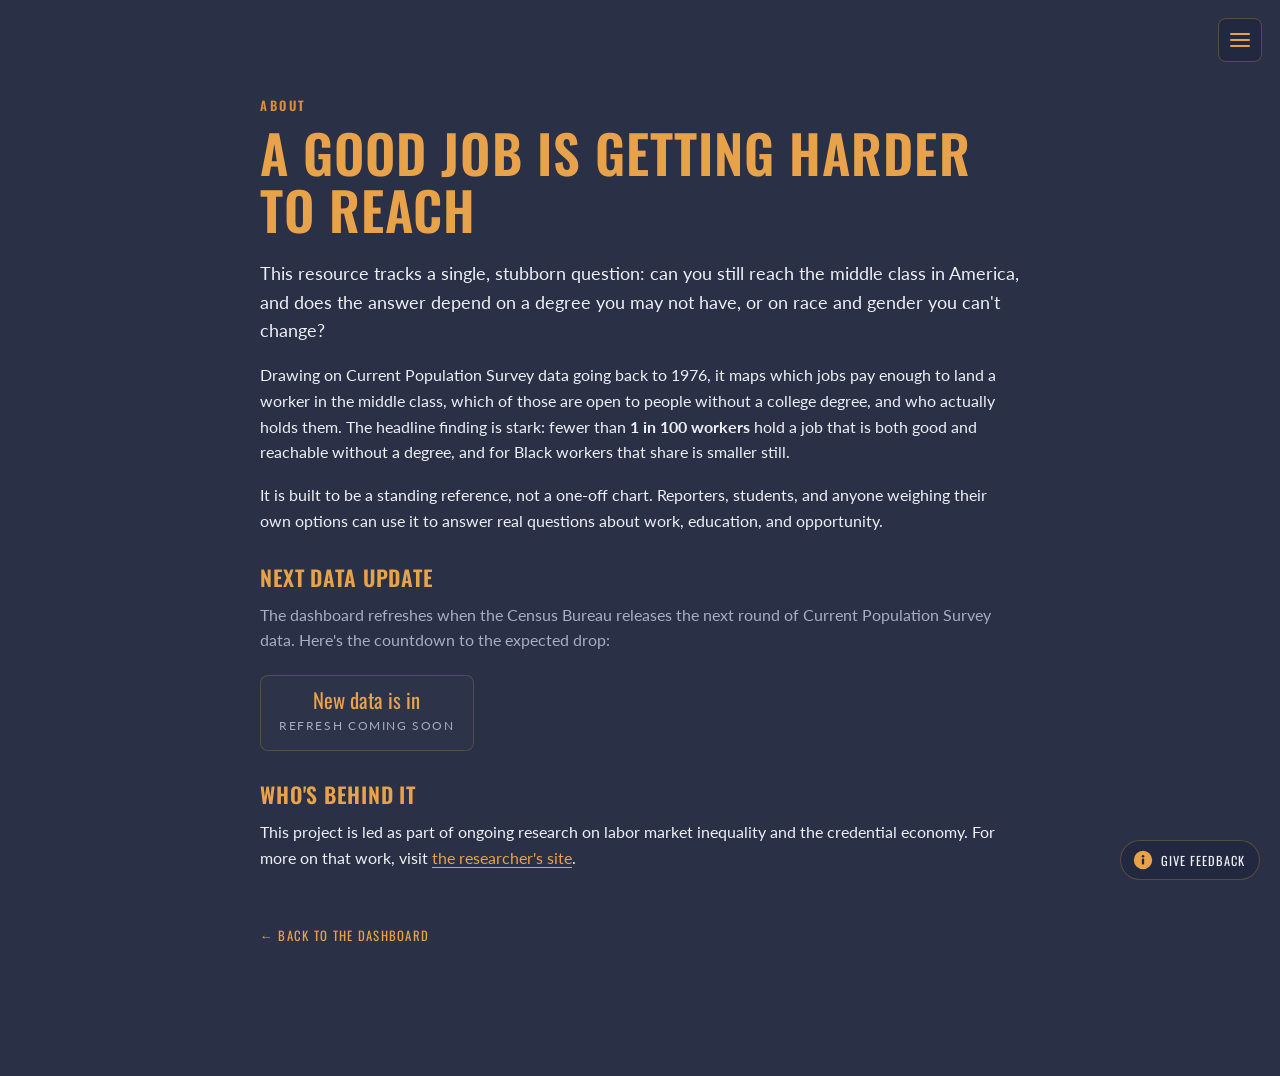
==== about.html @ 809b2abd "Initial commit: Good Jobs Dashboard static site Embeds public Tableau dashboard full-screen plus abo" ====
<!DOCTYPE html>
<html lang="en">
<head>
  <meta charset="UTF-8">
  <meta name="viewport" content="width=device-width, initial-scale=1.0">
  <title>About · Good Jobs Dashboard</title>
  <link rel="preconnect" href="https://fonts.googleapis.com">
  <link rel="preconnect" href="https://fonts.gstatic.com" crossorigin>
  <link href="https://fonts.googleapis.com/css2?family=Oswald:wght@400;500;600&family=Lato:wght@400;700&display=swap" rel="stylesheet">
  <link rel="stylesheet" href="styles.css">
</head>
<body data-page="about">
  <div class="page-wrap">
    <div class="content">
      <p class="eyebrow">About</p>
      <h1 class="page-title">A good job is getting harder to reach</h1>

      <p class="lead">This resource tracks a single, stubborn question: can you still reach the
        middle class in America, and does the answer depend on a degree you may not have, or on
        race and gender you can't change?</p>

      <p>Drawing on Current Population Survey data going back to 1976, it maps which jobs pay
        enough to land a worker in the middle class, which of those are open to people without a
        college degree, and who actually holds them. The headline finding is stark: fewer than
        <strong>1 in 100 workers</strong> hold a job that is both good and reachable without a
        degree, and for Black workers that share is smaller still.</p>

      <p>It is built to be a standing reference, not a one-off chart. Reporters, students, and
        anyone weighing their own options can use it to answer real questions about work,
        education, and opportunity.</p>

      <h2>Next data update</h2>
      <p class="muted">The dashboard refreshes when the Census Bureau releases the next round of
        Current Population Survey data. Here's the countdown to the expected drop:</p>
      <div id="countdown" class="countdown"></div>

      <h2>Who's behind it</h2>
      <p>This project is led as part of ongoing research on labor market inequality and the
        credential economy. For more on that work, visit
        <a data-website href="#">the researcher's site</a>.</p>

      <a class="back-home" href="index.html">← Back to the dashboard</a>
    </div>
  </div>
  <script src="app.js"></script>
</body>
</html>
---- styles.css ----
/* =========================================================================
   Shared styling for the Good Jobs site.
   Palette and type are pulled from the dashboard: dark navy ground, warm
   amber accent, condensed uppercase display headings, humanist body text,
   and the info-circle icon. Edit the tokens below to retune globally.
   ========================================================================= */

:root {
  --bg:        #2a3046;   /* dashboard navy ground */
  --bg-deep:   #222840;   /* panels, menus, modals */
  --panel:     #333b57;   /* lifted surface */
  --amber:     #e7a24a;   /* headings, icon, links */
  --amber-deep:#d98f38;   /* hovers, eyebrows */
  --amber-soft:rgba(231,162,74,.28);
  --text:      #edeff5;
  --muted:     #a7adc2;
  --line:      rgba(231,162,74,.22);  /* thin amber hairline, a dashboard motif */
  --radius:    8px;
  --maxw:      760px;
}

* { margin: 0; padding: 0; box-sizing: border-box; }

html, body { height: 100%; }

body {
  background: var(--bg);
  color: var(--text);
  font-family: "Lato", -apple-system, BlinkMacSystemFont, "Segoe UI", Roboto, sans-serif;
  line-height: 1.6;
  -webkit-font-smoothing: antialiased;
}

/* ---- Type ------------------------------------------------------------- */
h1, h2, h3, .eyebrow, .display {
  font-family: "Oswald", "Lato", sans-serif;
  text-transform: uppercase;
  letter-spacing: .02em;
  color: var(--amber);
  font-weight: 600;
  line-height: 1.08;
}

.eyebrow {
  font-size: .8rem;
  letter-spacing: .2em;
  color: var(--amber-deep);
  margin-bottom: .7rem;
}

.page-title { font-size: clamp(2.1rem, 5vw, 3.3rem); margin-bottom: 1.3rem; }
h2 { font-size: 1.35rem; margin: 2rem 0 .8rem; letter-spacing: .04em; }

p { margin: 0 0 1.1rem; }
.lead { font-size: 1.12rem; }
.muted { color: var(--muted); }

a { color: var(--amber); text-decoration: underline; text-underline-offset: 3px; }
a:hover { color: var(--amber-deep); }

strong { color: var(--text); font-weight: 700; }

/* ---- Content page shell ---------------------------------------------- */
.page-wrap {
  min-height: 100%;
  padding: clamp(72px, 11vh, 128px) 24px 128px;
  display: flex;
  justify-content: center;
}
.content { width: 100%; max-width: var(--maxw); }

/* A boxed panel with the dashboard's thin amber border */
.panel {
  border: 1px solid var(--line);
  border-radius: var(--radius);
  background: rgba(255,255,255,.015);
  padding: 22px 24px;
}

/* ---- Full-screen viz stage (home) ------------------------------------ */
.viz-stage { position: fixed; inset: 0; background: var(--bg); overflow: hidden; }
tableau-viz { display: block; width: 100%; height: 100%; }

/* ---- Hamburger + menu (top right) ------------------------------------ */
.nav-toggle {
  position: fixed; top: 18px; right: 18px; z-index: 60;
  width: 44px; height: 44px;
  display: inline-flex; align-items: center; justify-content: center;
  background: var(--bg-deep);
  border: 1px solid var(--amber-soft);
  border-radius: var(--radius);
  cursor: pointer;
}
.nav-toggle span, .nav-toggle span::before, .nav-toggle span::after {
  content: ""; display: block; width: 20px; height: 2px;
  background: var(--amber); border-radius: 2px; position: relative;
  transition: transform .2s ease, opacity .2s ease;
}
.nav-toggle span::before { position: absolute; top: -6px; }
.nav-toggle span::after  { position: absolute; top:  6px; }
.nav-toggle[aria-expanded="true"] span { background: transparent; }
.nav-toggle[aria-expanded="true"] span::before { transform: translateY(6px) rotate(45deg); }
.nav-toggle[aria-expanded="true"] span::after  { transform: translateY(-6px) rotate(-45deg); }

.nav-menu {
  position: fixed; top: 70px; right: 18px; z-index: 59;
  min-width: 210px;
  background: var(--bg-deep);
  border: 1px solid var(--line);
  border-radius: var(--radius);
  padding: 8px;
  box-shadow: 0 12px 40px rgba(0,0,0,.35);
  transform-origin: top right;
  transition: opacity .18s ease, transform .18s ease;
}
.nav-menu[hidden] { display: block; opacity: 0; transform: scale(.96); pointer-events: none; }
.nav-menu a {
  display: block; padding: 10px 12px; border-radius: 6px;
  color: var(--text); text-decoration: none;
  font-family: "Oswald", sans-serif; text-transform: uppercase;
  letter-spacing: .1em; font-size: .82rem;
}
.nav-menu a:hover { background: rgba(231,162,74,.12); color: var(--amber); }
.nav-menu a[aria-current="page"] { color: var(--amber); }
.nav-menu a[aria-current="page"]::before { content: "— "; color: var(--amber-deep); }

/* ---- Feedback floating button (bottom right) ------------------------- */
.fab {
  position: fixed; right: 20px; bottom: 20px; z-index: 60;
  display: inline-flex; align-items: center; gap: .5rem;
  background: var(--bg-deep);
  border: 1px solid var(--amber-soft);
  color: var(--text);
  padding: .55rem .9rem .55rem .7rem;
  border-radius: 999px; cursor: pointer;
  font-family: "Oswald", sans-serif; text-transform: uppercase;
  letter-spacing: .08em; font-size: .78rem;
}
.fab:hover { border-color: var(--amber); }
.fab svg { width: 20px; height: 20px; display: block; }

/* ---- Modal ------------------------------------------------------------ */
.modal-overlay {
  position: fixed; inset: 0; z-index: 80;
  background: rgba(16,19,32,.55);
  -webkit-backdrop-filter: blur(2px); backdrop-filter: blur(2px);
  display: flex; align-items: center; justify-content: center; padding: 24px;
  transition: opacity .18s ease;
}
.modal-overlay[hidden] { display: flex; opacity: 0; pointer-events: none; }
.modal {
  background: var(--bg-deep);
  border: 1px solid var(--line);
  border-radius: var(--radius);
  width: 100%; max-width: 440px; padding: 24px;
}
.modal-head { display: flex; align-items: center; gap: .6rem; margin-bottom: .3rem; }
.modal-head svg { width: 24px; height: 24px; }
.modal-title { font-size: 1.25rem; }
.modal-close {
  margin-left: auto; background: none; border: none; color: var(--muted);
  font-size: 1.4rem; line-height: 1; cursor: pointer;
}
.modal-close:hover { color: var(--text); }

/* ---- Feedback form (shared by modal + full page) --------------------- */
.fb-form { margin-top: 1rem; }
.fb-label {
  display: block; font-family: "Oswald", sans-serif; text-transform: uppercase;
  letter-spacing: .12em; font-size: .74rem; color: var(--muted); margin-bottom: .55rem;
}
.fb-segment { display: flex; gap: 8px; margin-bottom: 1.1rem; }
.fb-segment label {
  flex: 1; text-align: center; cursor: pointer;
  border: 1px solid var(--amber-soft); border-radius: 6px;
  padding: .55rem .5rem; font-size: .9rem; color: var(--muted);
  transition: background .15s ease, color .15s ease, border-color .15s ease;
}
.fb-segment input { position: absolute; opacity: 0; pointer-events: none; }
.fb-segment input:checked + label,
.fb-segment label:hover { color: var(--text); border-color: var(--amber); background: rgba(231,162,74,.12); }
.fb-segment input:focus-visible + label { outline: 2px solid var(--amber); outline-offset: 2px; }

.fb-input, .fb-textarea {
  width: 100%; background: var(--bg); color: var(--text);
  border: 1px solid var(--amber-soft); border-radius: 6px;
  padding: .7rem .8rem; font: inherit; margin-bottom: 1rem;
}
.fb-textarea { min-height: 130px; resize: vertical; }
.fb-input::placeholder, .fb-textarea::placeholder { color: #7d8399; }
.fb-input:focus, .fb-textarea:focus { outline: none; border-color: var(--amber); }

.fb-submit {
  background: var(--amber); color: #23283c; border: none; border-radius: 6px;
  padding: .7rem 1.4rem; cursor: pointer;
  font-family: "Oswald", sans-serif; text-transform: uppercase; letter-spacing: .08em;
  font-size: .85rem; font-weight: 600;
}
.fb-submit:hover { background: var(--amber-deep); }
.fb-submit:disabled { opacity: .6; cursor: default; }
.fb-status { margin-top: .9rem; font-size: .92rem; min-height: 1.2rem; }
.fb-status.ok  { color: var(--amber); }
.fb-status.err { color: #f0a5a5; }

/* ---- Countdown (About) ------------------------------------------------ */
.countdown { display: flex; gap: 14px; margin: 1.4rem 0 .4rem; flex-wrap: wrap; }
.count-cell {
  border: 1px solid var(--line); border-radius: var(--radius);
  padding: 14px 18px; min-width: 92px; text-align: center;
  background: rgba(255,255,255,.015);
}
.count-num { font-family: "Oswald", sans-serif; font-size: 2rem; color: var(--amber); line-height: 1; }
.count-lab { font-size: .72rem; letter-spacing: .14em; text-transform: uppercase; color: var(--muted); margin-top: .4rem; }

/* ---- Learn feed ------------------------------------------------------- */
.feed { display: grid; gap: 16px; margin-top: 1.6rem; }
.card {
  border: 1px solid var(--line); border-radius: var(--radius);
  background: rgba(255,255,255,.015); padding: 18px 20px;
}
.card-eyebrow {
  font-family: "Oswald", sans-serif; text-transform: uppercase; letter-spacing: .14em;
  font-size: .72rem; color: var(--amber-deep); margin-bottom: .45rem;
}
.card-title { font-size: 1.15rem; margin-bottom: .4rem; }
.card-title a { text-decoration: none; }
.card-title a:hover { text-decoration: underline; }
.card-blurb { color: var(--muted); margin-bottom: .6rem; }
.card-link { font-size: .9rem; }

/* ---- Utility ---------------------------------------------------------- */
.back-home {
  display: inline-block; margin-top: 2.4rem;
  font-family: "Oswald", sans-serif; text-transform: uppercase;
  letter-spacing: .1em; font-size: .8rem; text-decoration: none;
}

:focus-visible { outline: 2px solid var(--amber); outline-offset: 2px; }

@media (prefers-reduced-motion: reduce) {
  * { transition: none !important; animation: none !important; }
}
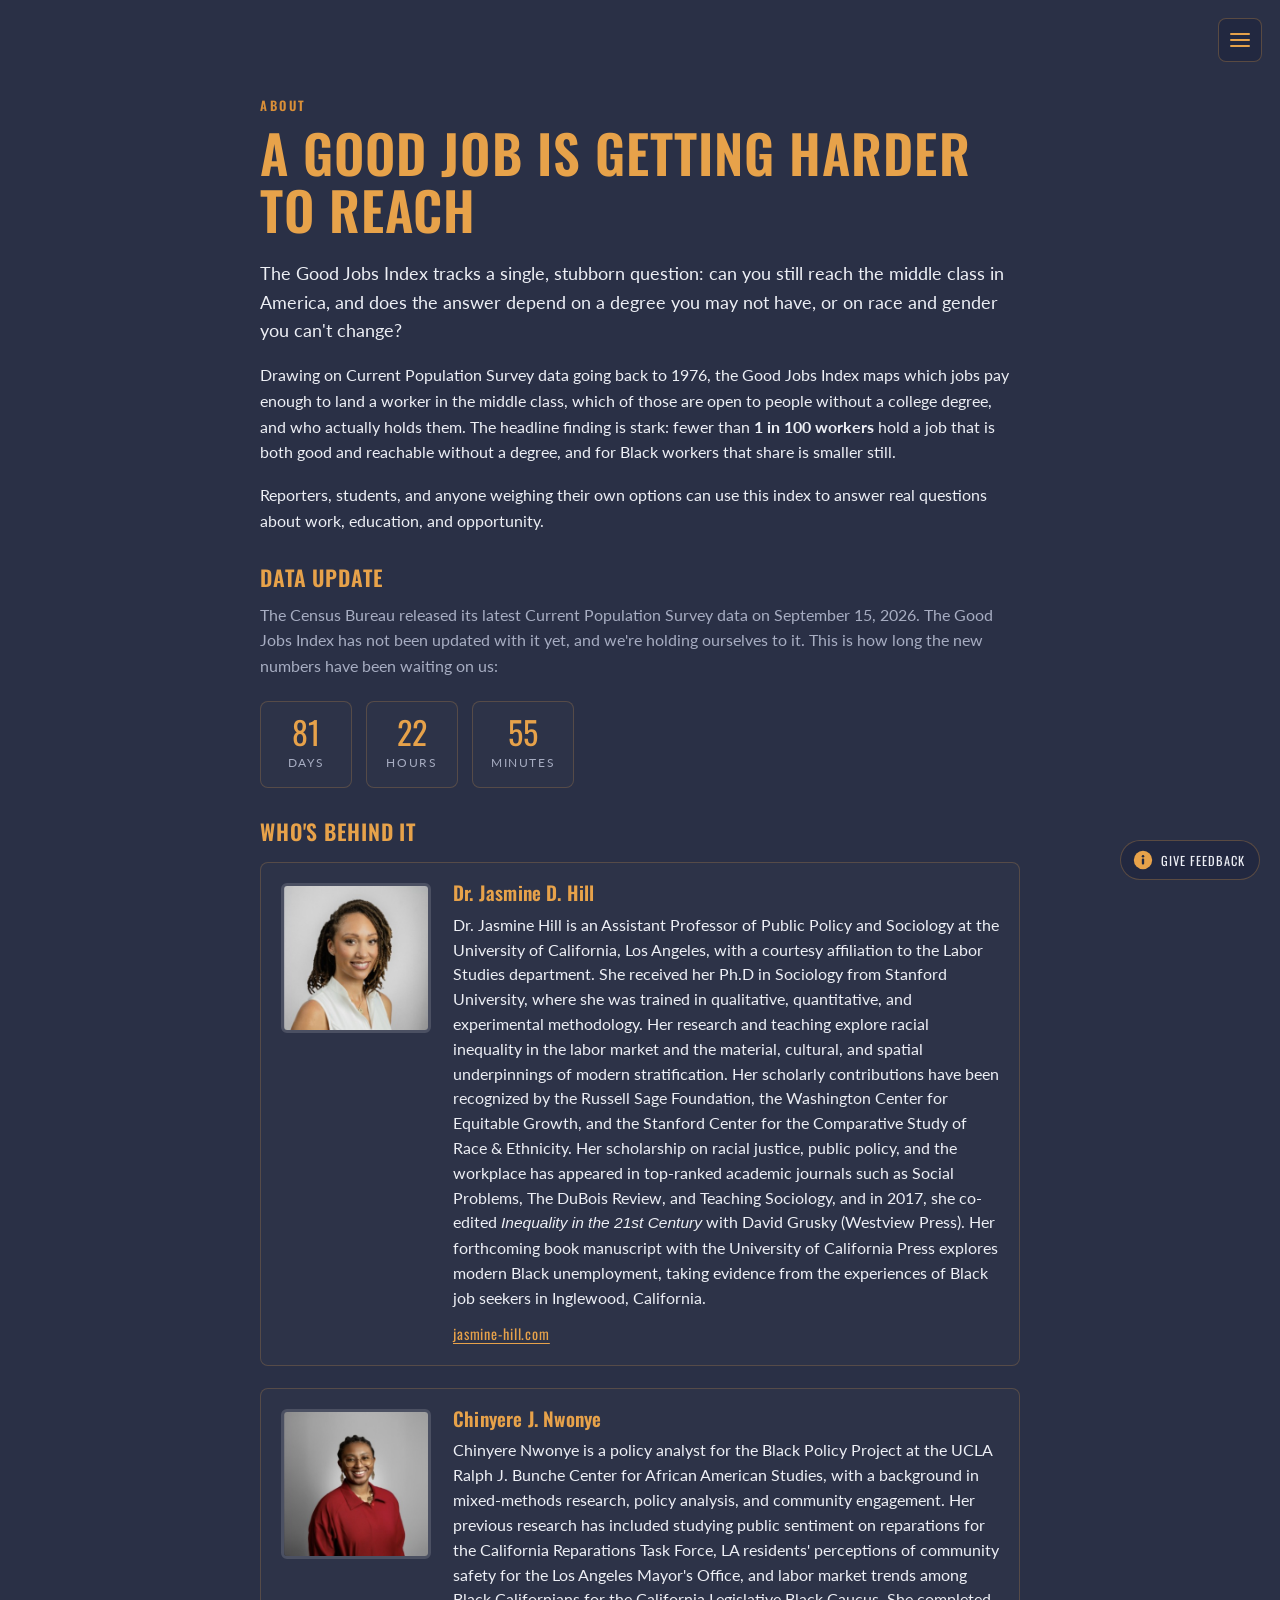
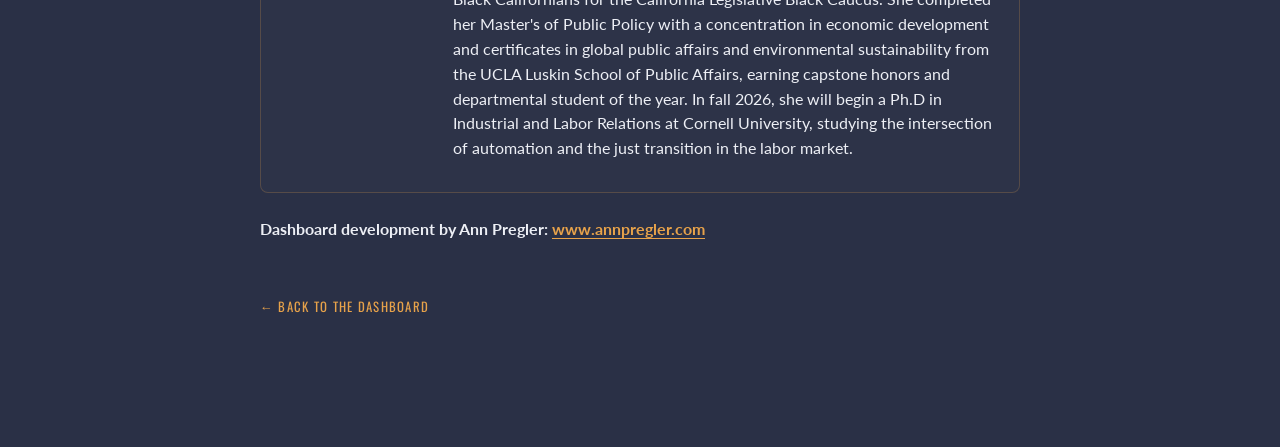
==== commit ad4ee2ab: "Final run-through: popup refresh and About page updates Popup: hook question on the welcome card, co" ====
--- a/about.html
+++ b/about.html
@@ -15,29 +15,73 @@
       <p class="eyebrow">About</p>
       <h1 class="page-title">A good job is getting harder to reach</h1>
 
-      <p class="lead">This resource tracks a single, stubborn question: can you still reach the
+      <p class="lead">The Good Jobs Index tracks a single, stubborn question: can you still reach the
         middle class in America, and does the answer depend on a degree you may not have, or on
         race and gender you can't change?</p>
 
-      <p>Drawing on Current Population Survey data going back to 1976, it maps which jobs pay
-        enough to land a worker in the middle class, which of those are open to people without a
-        college degree, and who actually holds them. The headline finding is stark: fewer than
-        <strong>1 in 100 workers</strong> hold a job that is both good and reachable without a
-        degree, and for Black workers that share is smaller still.</p>
+      <p>Drawing on Current Population Survey data going back to 1976, the Good Jobs Index maps
+        which jobs pay enough to land a worker in the middle class, which of those are open to
+        people without a college degree, and who actually holds them. The headline finding is
+        stark: fewer than <strong>1 in 100 workers</strong> hold a job that is both good and
+        reachable without a degree, and for Black workers that share is smaller still.</p>
 
-      <p>It is built to be a standing reference, not a one-off chart. Reporters, students, and
-        anyone weighing their own options can use it to answer real questions about work,
-        education, and opportunity.</p>
+      <p>Reporters, students, and anyone weighing their own options can use this index to answer
+        real questions about work, education, and opportunity.</p>
 
-      <h2>Next data update</h2>
-      <p class="muted">The dashboard refreshes when the Census Bureau releases the next round of
-        Current Population Survey data. Here's the countdown to the expected drop:</p>
+      <h2>Data update</h2>
+      <p class="muted">The Census Bureau released its latest Current Population Survey data on
+        September 15, 2026. The Good Jobs Index has not been updated with it yet, and we're
+        holding ourselves to it. This is how long the new numbers have been waiting on us:</p>
       <div id="countdown" class="countdown"></div>
 
-      <h2>Who's behind it</h2>
-      <p>This project is led as part of ongoing research on labor market inequality and the
-        credential economy. For more on that work, visit
-        <a data-website href="#">the researcher's site</a>.</p>
+      <h2 id="team">Who's behind it</h2>
+
+      <div class="team">
+        <article class="team-card">
+          <img class="team-photo" src="images/jasmine-hill.jpg" alt="Portrait of Dr. Jasmine D. Hill" width="326" height="325">
+          <div>
+            <h3 class="team-name">Dr. Jasmine D. Hill</h3>
+            <p>Dr. Jasmine Hill is an Assistant Professor of Public Policy and Sociology at the
+              University of California, Los Angeles, with a courtesy affiliation to the Labor
+              Studies department. She received her Ph.D in Sociology from Stanford University,
+              where she was trained in qualitative, quantitative, and experimental methodology.
+              Her research and teaching explore racial inequality in the labor market and the
+              material, cultural, and spatial underpinnings of modern stratification. Her
+              scholarly contributions have been recognized by the Russell Sage Foundation, the
+              Washington Center for Equitable Growth, and the Stanford Center for the Comparative
+              Study of Race &amp; Ethnicity. Her scholarship on racial justice, public policy, and
+              the workplace has appeared in top-ranked academic journals such as Social Problems,
+              The DuBois Review, and Teaching Sociology, and in 2017, she co-edited
+              <em>Inequality in the 21st Century</em> with David Grusky (Westview Press). Her
+              forthcoming book manuscript with the University of California Press explores modern
+              Black unemployment, taking evidence from the experiences of Black job seekers in
+              Inglewood, California.</p>
+            <p class="team-link"><a data-website href="https://jasmine-hill.com">jasmine-hill.com</a></p>
+          </div>
+        </article>
+
+        <article class="team-card">
+          <img class="team-photo" src="images/chinyere-nwonye.jpg" alt="Portrait of Chinyere J. Nwonye" width="326" height="326">
+          <div>
+            <h3 class="team-name">Chinyere J. Nwonye</h3>
+            <p>Chinyere Nwonye is a policy analyst for the Black Policy Project at the UCLA Ralph
+              J. Bunche Center for African American Studies, with a background in mixed-methods
+              research, policy analysis, and community engagement. Her previous research has
+              included studying public sentiment on reparations for the California Reparations
+              Task Force, LA residents' perceptions of community safety for the Los Angeles
+              Mayor's Office, and labor market trends among Black Californians for the California
+              Legislative Black Caucus. She completed her Master's of Public Policy with a
+              concentration in economic development and certificates in global public affairs and
+              environmental sustainability from the UCLA Luskin School of Public Affairs, earning
+              capstone honors and departmental student of the year. In fall 2026, she will begin a
+              Ph.D in Industrial and Labor Relations at Cornell University, studying the
+              intersection of automation and the just transition in the labor market.</p>
+          </div>
+        </article>
+      </div>
+
+      <p class="team-credit">Dashboard development by Ann Pregler:
+        <a href="https://www.annpregler.com">www.annpregler.com</a></p>
 
       <a class="back-home" href="index.html">← Back to the dashboard</a>
     </div>
--- a/styles.css
+++ b/styles.css
@@ -22,6 +22,7 @@
 * { margin: 0; padding: 0; box-sizing: border-box; }
 
 html, body { height: 100%; }
+body[data-page="index"] { overflow: hidden; }
 
 body {
   background: var(--bg);
@@ -77,9 +78,18 @@
   padding: 22px 24px;
 }
 
-/* ---- Full-screen viz stage (home) ------------------------------------ */
+/* ---- Full-screen viz stage (home) --------------------------------------
+   The viz always renders at its fixed design canvas (1500x900, set in
+   app.js) and is scaled uniformly — like an image — to fit the window.
+   Tableau never re-lays-out, so the layout can't degrade at odd sizes;
+   any letterboxing lands on the same navy as the dashboard ground. ------- */
 .viz-stage { position: fixed; inset: 0; background: var(--bg); overflow: hidden; }
-tableau-viz { display: block; width: 100%; height: 100%; }
+.viz-stage .tableauPlaceholder {
+  position: absolute;
+  top: 50%;
+  left: 50%;
+  transform-origin: center;
+}
 
 /* ---- Hamburger + menu (top right) ------------------------------------ */
 .nav-toggle {
@@ -240,3 +250,200 @@
 @media (prefers-reduced-motion: reduce) {
   * { transition: none !important; animation: none !important; }
 }
+
+/* ---- Good Jobs Index landing guide (index page popup) ------------------ */
+:root{
+  --gji-navy:#2a3046;
+  --gji-navy-panel:#333a54;
+  --gji-navy-deep:#20263a;
+  --gji-amber:#e7a24a;
+  --gji-amber-soft:rgba(231,162,74,.16);
+  --gji-text:#ffffff;
+  --gji-text-dim:#ffffff;
+  --gji-line:rgba(231,162,74,.28);
+}
+
+.gji-overlay{
+  position:fixed; inset:0; z-index:1000;
+  display:flex; align-items:center; justify-content:center;
+  padding:24px;
+  background:rgba(16,19,30,.72);
+  backdrop-filter:blur(4px); -webkit-backdrop-filter:blur(4px);
+  opacity:0; visibility:hidden;
+  transition:opacity .28s ease, visibility .28s ease;
+}
+.gji-overlay.is-open{ opacity:1; visibility:visible; }
+
+.gji-modal{
+  width:100%; max-width:760px; max-height:calc(100vh - 48px);
+  display:flex; flex-direction:column;
+  background:var(--gji-navy);
+  border:1px solid var(--gji-line); border-top:4px solid var(--gji-amber);
+  border-radius:14px; box-shadow:0 24px 60px rgba(0,0,0,.5);
+  color:var(--gji-text);
+  transform:translateY(12px) scale(.98); transition:transform .28s ease;
+  overflow:hidden;
+}
+.gji-overlay.is-open .gji-modal{ transform:none; }
+
+.gji-head{ display:flex; align-items:flex-start; justify-content:space-between;
+  gap:16px; padding:26px 28px 6px; }
+.gji-eyebrow{ font-family:'Oswald',sans-serif; font-weight:500;
+  text-transform:uppercase; letter-spacing:.16em; font-size:12px;
+  color:var(--gji-amber); margin:0 0 6px; }
+.gji-title{ font-family:'Oswald',sans-serif; font-weight:600;
+  font-size:27px; line-height:1.15; margin:0; color:var(--gji-text); }
+.gji-close{ flex:none; width:34px; height:34px; margin:-4px -4px 0 0;
+  display:grid; place-items:center; background:transparent;
+  border:1px solid transparent; border-radius:8px; color:var(--gji-text-dim);
+  font-size:22px; line-height:1; cursor:pointer;
+  transition:background .15s ease, color .15s ease; }
+.gji-close:hover{ background:var(--gji-amber-soft); color:var(--gji-text); }
+
+.gji-body{ padding:14px 28px 8px; overflow-y:auto; }
+.gji-step{ display:none; }
+.gji-step.is-active{ display:block; animation:gjiFade .32s ease; }
+@keyframes gjiFade{ from{opacity:0; transform:translateY(6px);} to{opacity:1; transform:none;} }
+
+.gji-lead{ font-family:'Lato',sans-serif; font-size:16px; line-height:1.6;
+  color:var(--gji-text); margin:0 0 16px; }
+.gji-note{ font-family:'Lato',sans-serif; font-size:14px; line-height:1.55;
+  color:var(--gji-text-dim); margin:14px 0 0; }
+
+.gji-terms{ margin:0; }
+.gji-term{ padding:14px 0; border-top:1px solid rgba(255,255,255,.08); }
+.gji-term:first-child{ border-top:0; }
+.gji-term dt{ font-family:'Oswald',sans-serif; font-weight:500; font-size:17px;
+  color:var(--gji-amber); margin:0 0 4px; letter-spacing:.01em; }
+.gji-term dd{ margin:0; font-family:'Lato',sans-serif; font-size:15px;
+  line-height:1.55; color:var(--gji-text-dim); }
+
+.gji-shot{ border:1px dashed var(--gji-line); border-radius:10px;
+  background:var(--gji-navy-deep); padding:22px 16px; text-align:center;
+  margin:0 0 16px; font-family:'Lato',sans-serif; font-size:13px;
+  color:var(--gji-text-dim); }
+.gji-shot img{ display:block; width:100%; height:auto; border-radius:6px; }
+.gji-controls{ list-style:none; margin:0; padding:0; }
+.gji-controls li{ font-family:'Lato',sans-serif; font-size:15px; line-height:1.5;
+  color:var(--gji-text-dim); padding:9px 0; border-top:1px solid rgba(255,255,255,.06); }
+.gji-controls li:first-child{ border-top:0; }
+.gji-controls b{ color:var(--gji-text); font-weight:700; }
+
+.gji-map{ list-style:none; counter-reset:pg; margin:0; padding:0; }
+.gji-map li{ position:relative; padding:9px 0 9px 40px;
+  font-family:'Lato',sans-serif; font-size:15px; line-height:1.45;
+  color:var(--gji-text-dim); border-top:1px solid rgba(255,255,255,.06); }
+.gji-map li:first-child{ border-top:0; }
+.gji-map li:before{ counter-increment:pg; content:counter(pg);
+  position:absolute; left:0; top:9px; width:26px; height:26px; border-radius:50%;
+  background:var(--gji-amber-soft); color:var(--gji-amber);
+  font-family:'Oswald',sans-serif; font-weight:600; font-size:13px;
+  display:grid; place-items:center; }
+.gji-map b{ color:var(--gji-text); font-weight:700; }
+
+.gji-foot{ display:flex; align-items:center; justify-content:space-between;
+  gap:16px; padding:14px 28px 22px; border-top:1px solid rgba(255,255,255,.07);
+  margin-top:8px; }
+.gji-dots{ display:flex; gap:9px; }
+.gji-dot{ width:9px; height:9px; padding:0; border:0; border-radius:50%;
+  background:rgba(255,255,255,.22); cursor:pointer;
+  transition:background .18s, transform .18s; }
+.gji-dot:hover{ background:rgba(255,255,255,.4); }
+.gji-dot.is-on{ background:var(--gji-amber); transform:scale(1.15); }
+.gji-btns{ display:flex; gap:10px; }
+.gji-btn{ font-family:'Oswald',sans-serif; font-weight:500; letter-spacing:.03em;
+  text-transform:uppercase; font-size:13px; cursor:pointer; padding:10px 18px;
+  border-radius:8px; border:1px solid transparent;
+  transition:background .15s ease, border-color .15s ease, color .15s ease; }
+.gji-btn-ghost{ background:transparent; border-color:rgba(255,255,255,.22); color:var(--gji-text-dim); }
+.gji-btn-ghost:hover{ border-color:var(--gji-amber); color:var(--gji-text); }
+.gji-btn-primary{ background:var(--gji-amber); color:var(--gji-navy-deep); }
+.gji-btn-primary:hover{ background:#f0b165; }
+.gji-btn[hidden]{ display:none; }
+
+/* replay pill — labeled, bottom-left so it clears Give Feedback (bottom-right) */
+.gji-reopen{ position:fixed; left:22px; bottom:22px; z-index:990;
+  display:inline-flex; align-items:center; gap:8px;
+  padding:11px 16px; border-radius:24px;
+  background:var(--gji-amber); color:var(--gji-navy-deep); border:none; cursor:pointer;
+  font-family:'Oswald',sans-serif; font-weight:500; text-transform:uppercase;
+  letter-spacing:.04em; font-size:13px;
+  box-shadow:0 6px 18px rgba(0,0,0,.35); transition:transform .15s ease, background .15s ease; }
+.gji-reopen:hover{ transform:translateY(-1px); background:#f0b165; }
+.gji-reopen svg{ width:15px; height:15px; }
+
+@media (max-width:520px){
+  .gji-title{ font-size:23px; }
+  .gji-head{ padding:22px 20px 4px; }
+  .gji-body{ padding:12px 20px 6px; }
+  .gji-foot{ padding:14px 20px 20px; flex-wrap:wrap; }
+  .gji-reopen{ left:16px; bottom:16px; padding:12px; border-radius:50%; }
+  .gji-reopen span{ display:none; } /* icon-only on small screens */
+}
+
+/* ---- Guide refresh (Nov 2026 run-through): bigger type, hook, clip,
+        feedback spotlight ------------------------------------------------- */
+.gji-title{ font-size:30px; }
+.gji-hook{ font-family:'Oswald',sans-serif; font-weight:600; color:var(--gji-amber);
+  font-size:clamp(28px, 4.4vw, 40px); line-height:1.14; letter-spacing:.005em;
+  margin:4px 0 18px; text-wrap:balance; }
+.gji-hook em{ font-style:normal; text-decoration:underline; text-decoration-thickness:3px;
+  text-underline-offset:6px; }
+.gji-lead-lg{ font-size:19px; line-height:1.55; }
+.gji-lead b{ color:var(--gji-amber); }
+.gji-intro{ font-family:'Lato',sans-serif; font-size:17px; line-height:1.5;
+  color:var(--gji-text); margin:0 0 12px; padding-left:12px;
+  border-left:3px solid var(--gji-amber); }
+.gji-term dt{ font-size:21px; }
+.gji-term dd{ font-size:17px; line-height:1.55; }
+.gji-map li{ font-size:16px; }
+.gji-controls li{ font-size:16px; padding:9px 12px; border-radius:8px;
+  border-left:3px solid transparent;
+  transition:background .25s ease, border-color .25s ease; }
+.gji-controls li.is-live{ background:var(--gji-amber-soft); border-left-color:var(--gji-amber); }
+.gji-controls li.is-live b{ color:var(--gji-amber); }
+.gji-shot{ border-style:solid; padding:0; margin:14px 0 4px; overflow:hidden; }
+.gji-shot video{ display:block; width:100%; height:auto; }
+
+.gji-links{ display:flex; flex-wrap:wrap; gap:10px; margin:10px 0 4px; }
+.gji-link{ font-family:'Oswald',sans-serif; font-weight:500; text-transform:uppercase;
+  letter-spacing:.04em; font-size:13px; text-decoration:none;
+  color:var(--gji-amber); border:1px solid var(--gji-amber); border-radius:24px;
+  padding:9px 16px; transition:background .15s ease, color .15s ease; }
+.gji-link:hover{ background:var(--gji-amber); color:var(--gji-navy-deep); }
+
+/* Feedback step: the real button rises above the backdrop, with an arrow. */
+body.gji-spot-feedback .fab{ z-index:1002; border-color:var(--amber);
+  box-shadow:0 0 0 4px rgba(231,162,74,.35), 0 0 34px 10px rgba(231,162,74,.45); }
+.gji-pointer{ position:fixed; right:38px; bottom:74px; z-index:1002;
+  display:none; flex-direction:column; align-items:center; gap:2px;
+  color:var(--gji-amber); font-family:'Oswald',sans-serif; font-weight:600;
+  text-transform:uppercase; letter-spacing:.08em; font-size:14px;
+  text-shadow:0 2px 10px rgba(0,0,0,.6); pointer-events:none;
+  animation:gjiBounce 1.1s ease-in-out infinite; }
+.gji-pointer svg{ width:34px; height:34px; }
+body.gji-spot-feedback .gji-pointer{ display:flex; }
+@keyframes gjiBounce{ 0%,100%{ transform:translateY(0); } 50%{ transform:translateY(8px); } }
+
+@media (max-width:520px){
+  .gji-title{ font-size:24px; }
+  .gji-lead-lg{ font-size:17px; }
+  .gji-term dd, .gji-intro{ font-size:16px; }
+}
+
+/* ---- Team (About) ----------------------------------------------------- */
+.team{ display:grid; gap:22px; margin-top:1.2rem; }
+.team-card{ display:grid; grid-template-columns:150px 1fr; gap:22px; align-items:start;
+  border:1px solid var(--line); border-radius:var(--radius);
+  background:rgba(255,255,255,.015); padding:20px; }
+.team-photo{ width:150px; height:150px; object-fit:cover; border-radius:6px;
+  border:3px solid rgba(255,255,255,.14); display:block; }
+.team-name{ font-size:1.2rem; text-transform:none; letter-spacing:.01em; margin:0 0 .55rem; }
+.team-card p{ font-size:.97rem; margin-bottom:.7rem; }
+.team-link{ margin-bottom:0 !important; font-family:"Oswald",sans-serif;
+  letter-spacing:.06em; font-size:.9rem !important; }
+.team-credit{ margin-top:1.4rem; font-weight:700; }
+@media (max-width:600px){
+  .team-card{ grid-template-columns:1fr; }
+  .team-photo{ width:120px; height:120px; }
+}
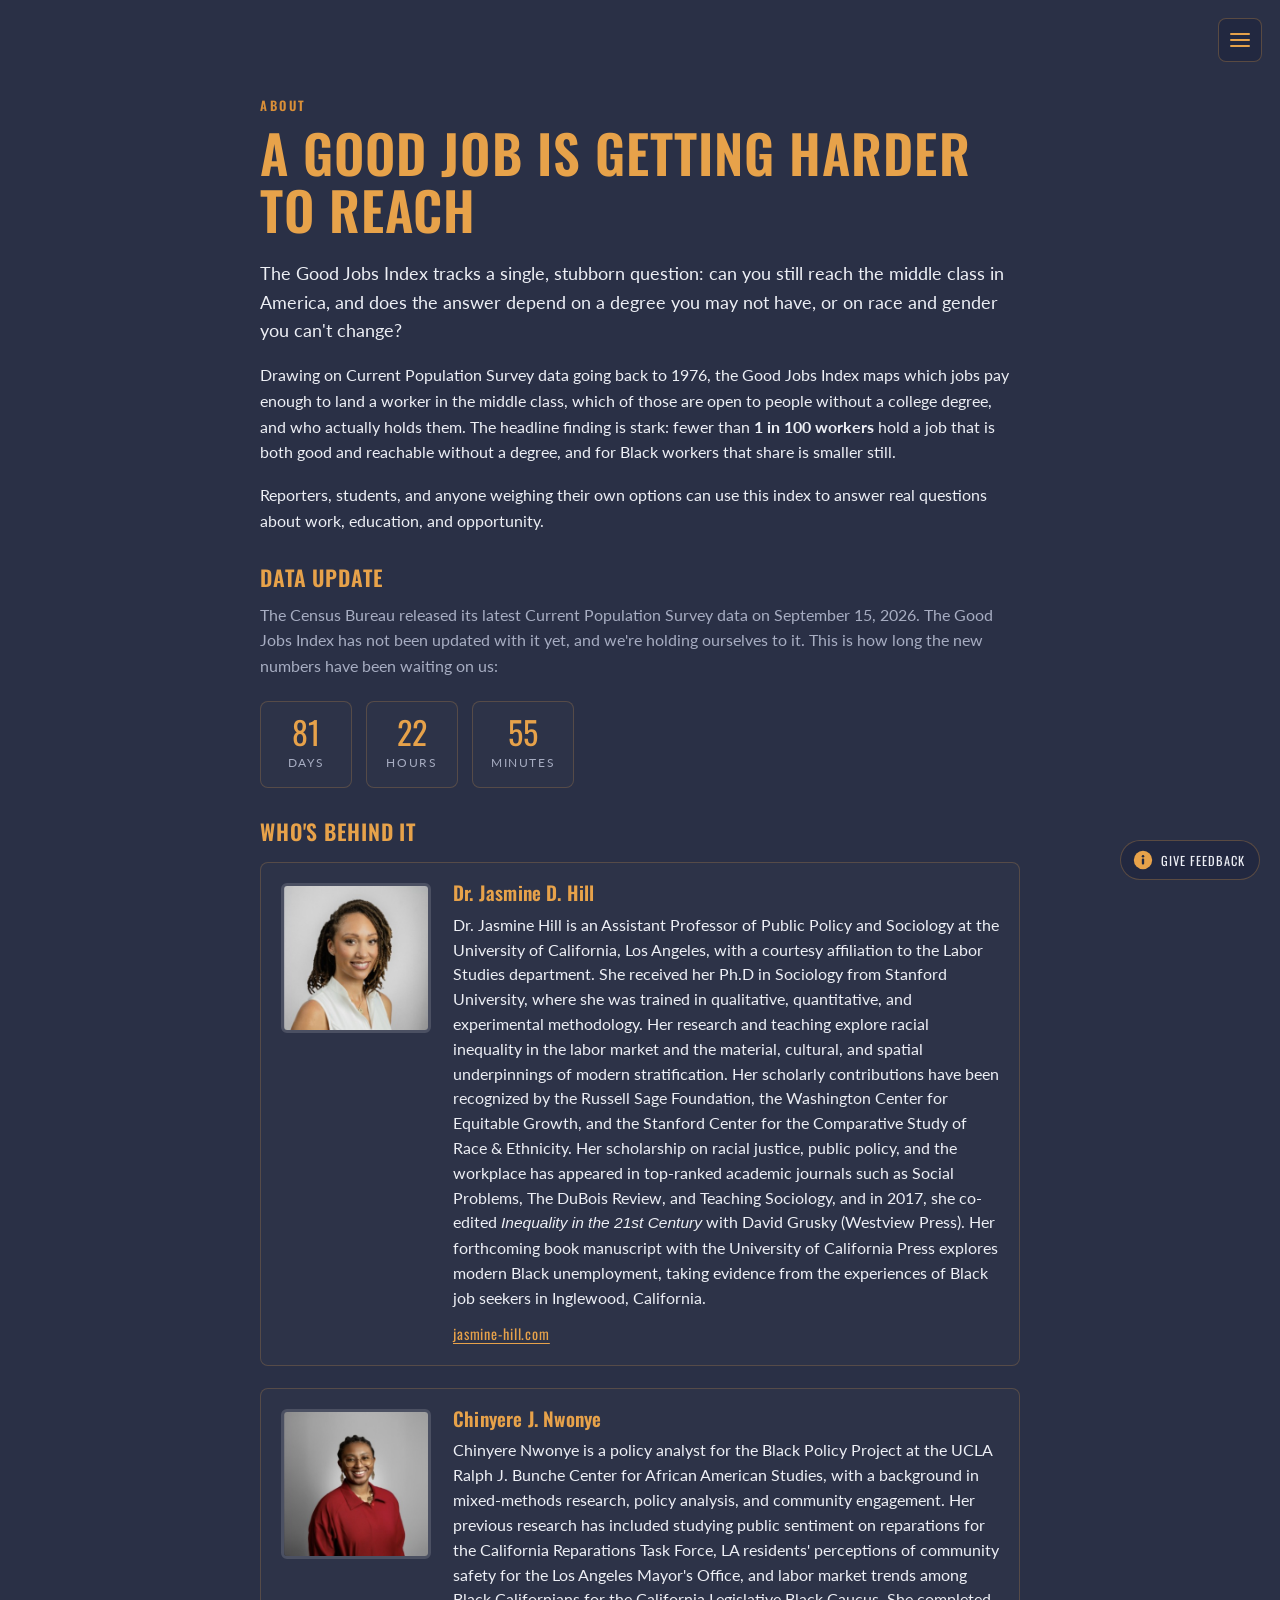
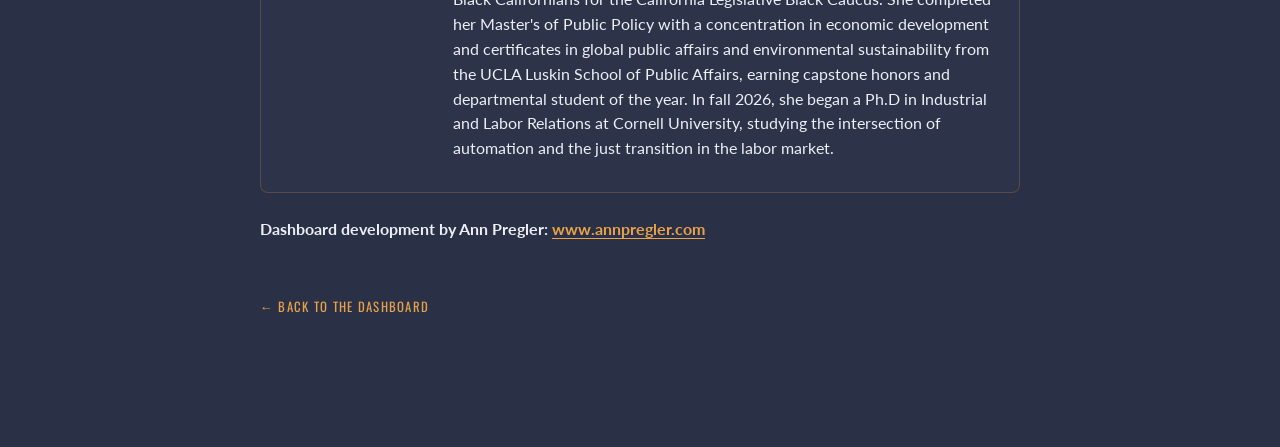
==== commit 12bef3b5: "Rename to Good Jobs Index throughout; popup and bio tweaks Page titles and site name now read Good J" ====
--- a/about.html
+++ b/about.html
@@ -3,7 +3,7 @@
 <head>
   <meta charset="UTF-8">
   <meta name="viewport" content="width=device-width, initial-scale=1.0">
-  <title>About · Good Jobs Dashboard</title>
+  <title>About · Good Jobs Index</title>
   <link rel="preconnect" href="https://fonts.googleapis.com">
   <link rel="preconnect" href="https://fonts.gstatic.com" crossorigin>
   <link href="https://fonts.googleapis.com/css2?family=Oswald:wght@400;500;600&family=Lato:wght@400;700&display=swap" rel="stylesheet">
@@ -73,7 +73,7 @@
               Legislative Black Caucus. She completed her Master's of Public Policy with a
               concentration in economic development and certificates in global public affairs and
               environmental sustainability from the UCLA Luskin School of Public Affairs, earning
-              capstone honors and departmental student of the year. In fall 2026, she will begin a
+              capstone honors and departmental student of the year. In fall 2026, she began a
               Ph.D in Industrial and Labor Relations at Cornell University, studying the
               intersection of automation and the just transition in the labor market.</p>
           </div>
--- a/styles.css
+++ b/styles.css
@@ -447,3 +447,7 @@
   .team-card{ grid-template-columns:1fr; }
   .team-photo{ width:120px; height:120px; }
 }
+
+/* What's Inside: alternate amber and white page names for visual rhythm */
+.gji-map li:nth-child(odd) b{ color:var(--gji-amber); }
+.gji-map li:nth-child(odd):before{ background:var(--gji-amber); color:var(--gji-navy-deep); }
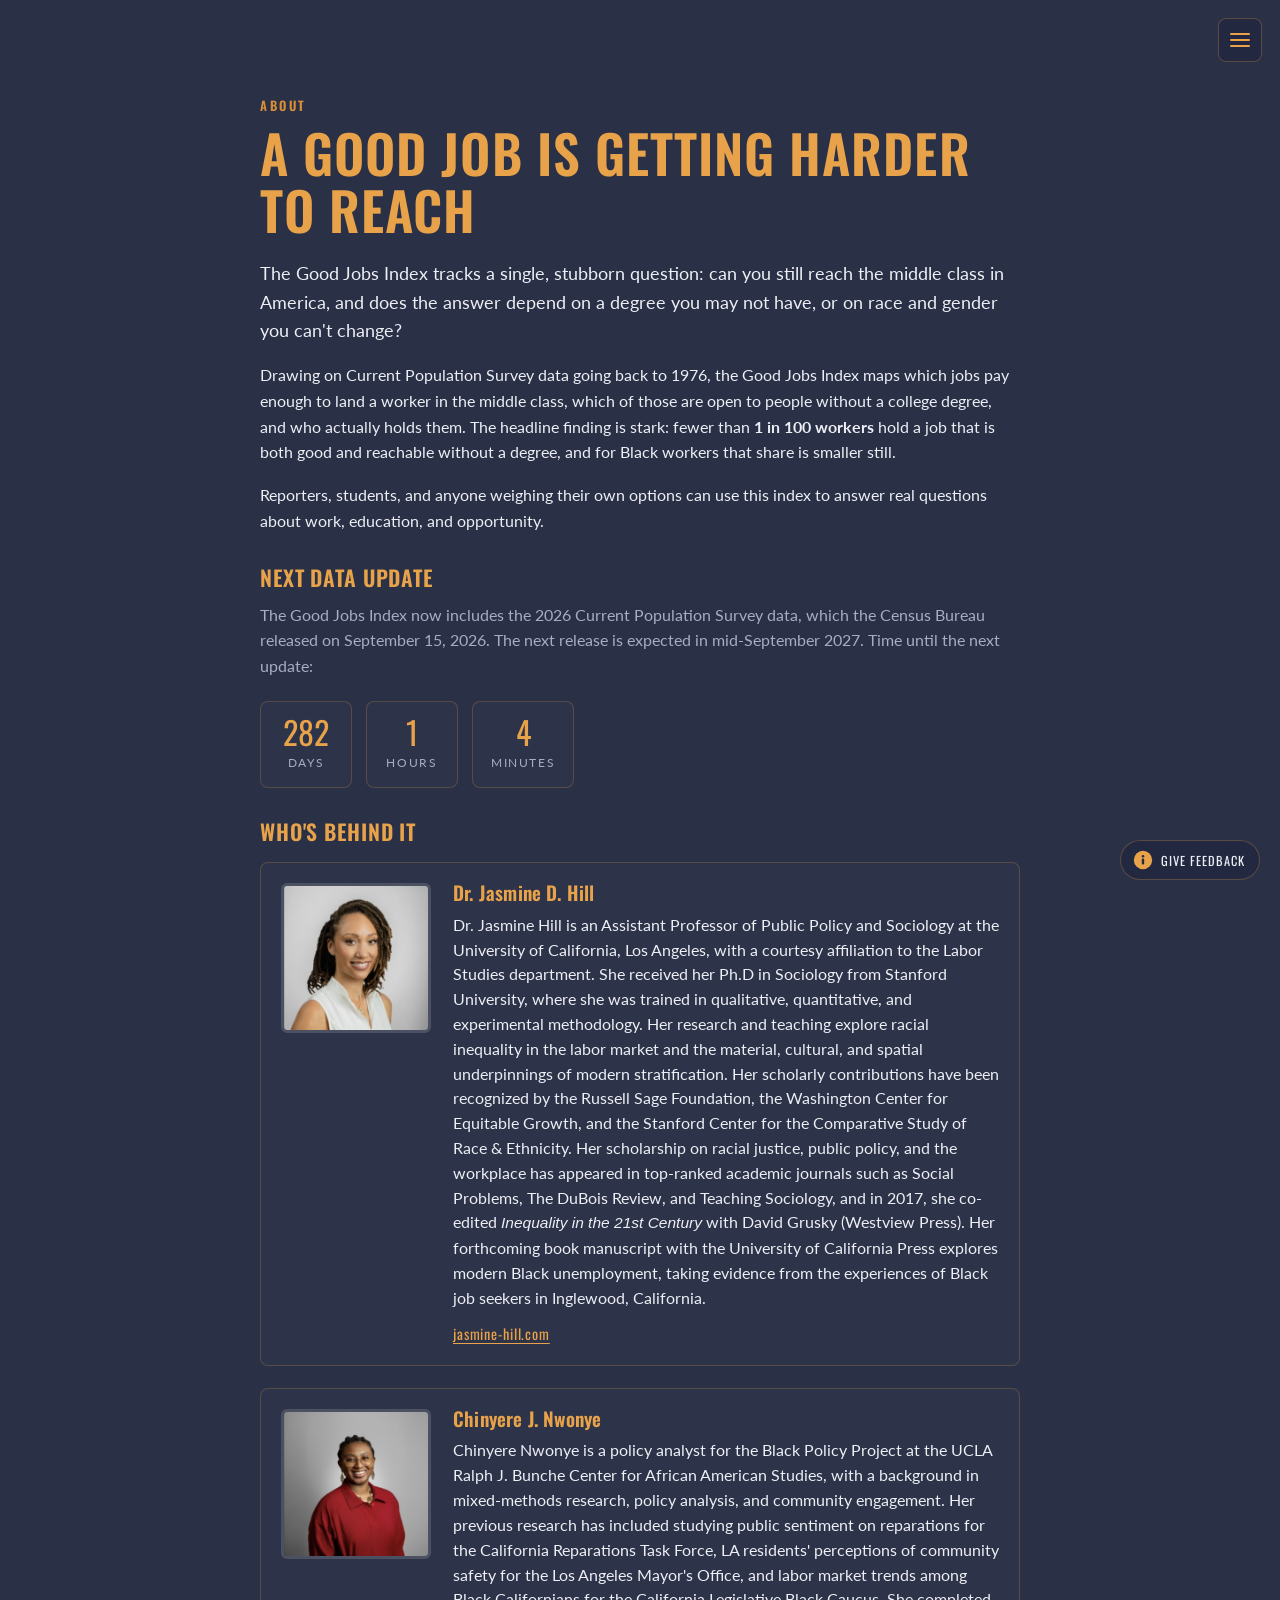
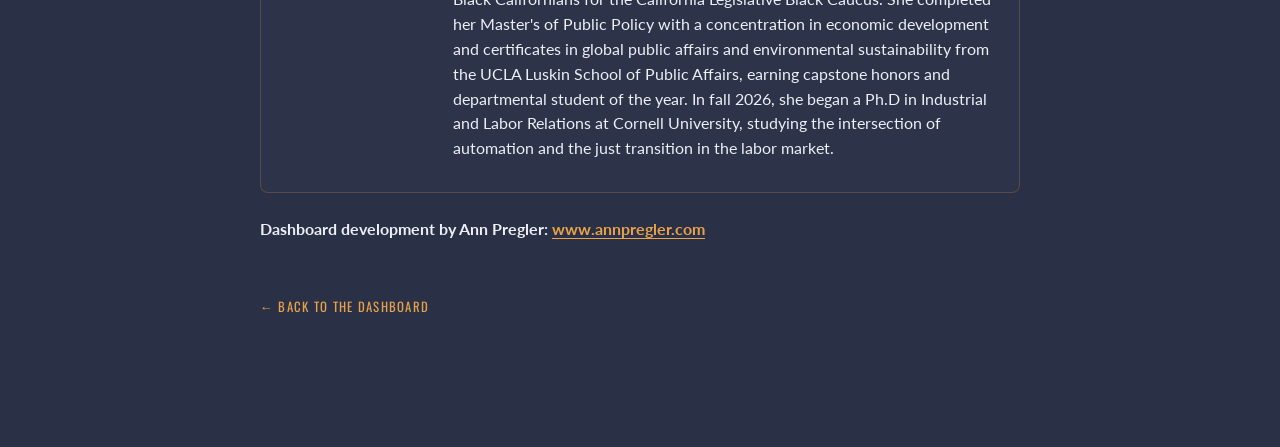
==== commit 31722799: "About page: countdown now points to the expected September 2027 data release Co-Authored-By: Claude " ====
--- a/about.html
+++ b/about.html
@@ -28,10 +28,10 @@
       <p>Reporters, students, and anyone weighing their own options can use this index to answer
         real questions about work, education, and opportunity.</p>
 
-      <h2>Data update</h2>
-      <p class="muted">The Census Bureau released its latest Current Population Survey data on
-        September 15, 2026. The Good Jobs Index has not been updated with it yet, and we're
-        holding ourselves to it. This is how long the new numbers have been waiting on us:</p>
+      <h2>Next data update</h2>
+      <p class="muted">The Good Jobs Index now includes the 2026 Current Population Survey data,
+        which the Census Bureau released on September 15, 2026. The next release is expected in
+        mid-September 2027. Time until the next update:</p>
       <div id="countdown" class="countdown"></div>
 
       <h2 id="team">Who's behind it</h2>
--- a/styles.css
+++ b/styles.css
@@ -451,3 +451,27 @@
 /* What's Inside: alternate amber and white page names for visual rhythm */
 .gji-map li:nth-child(odd) b{ color:var(--gji-amber); }
 .gji-map li:nth-child(odd):before{ background:var(--gji-amber); color:var(--gji-navy-deep); }
+
+/* ---- Learn: video tour ------------------------------------------------ */
+.content-wide{ max-width:920px; }
+.tut{ display:grid; grid-template-columns:minmax(0,1.55fr) minmax(0,1fr); gap:18px; margin:1.2rem 0 .6rem; align-items:start; }
+.tut-stage video{ display:block; width:100%; height:auto; aspect-ratio:16/9; background:#1d223f;
+  border:1px solid var(--line); border-radius:var(--radius); }
+.tut-now{ margin:.6rem 0 0; font-family:"Oswald",sans-serif; letter-spacing:.04em; color:var(--amber); font-size:.95rem; }
+.tut-list{ list-style:none; margin:0; padding:0; display:grid; gap:8px; }
+.tut-item{ width:100%; display:grid; grid-template-columns:auto 1fr auto; gap:12px; align-items:start; text-align:left;
+  background:rgba(255,255,255,.015); color:var(--text); border:1px solid var(--line); border-radius:var(--radius);
+  padding:10px 12px; cursor:pointer; font:inherit; transition:background .15s ease, border-color .15s ease; }
+.tut-item:hover{ border-color:var(--amber); }
+.tut-item.is-on{ background:rgba(231,162,74,.14); border-color:var(--amber); }
+.tut-num{ width:26px; height:26px; border-radius:50%; display:grid; place-items:center; flex:none;
+  background:var(--amber-soft); color:var(--amber); font-family:"Oswald",sans-serif; font-weight:600; font-size:.85rem; }
+.tut-item.is-on .tut-num{ background:var(--amber); color:#23283c; }
+.tut-text{ display:block; min-width:0; }
+.tut-title{ display:block; font-weight:700; line-height:1.3; }
+.tut-blurb{ display:block; color:var(--muted); font-size:.86rem; line-height:1.4; margin-top:2px; }
+.tut-time{ font-family:"Oswald",sans-serif; font-size:.8rem; color:var(--muted); letter-spacing:.04em; padding-top:3px; }
+.tut-note{ font-size:.88rem; }
+@media (max-width:820px){ .tut{ grid-template-columns:1fr; } }
+.tut-stage{ position:sticky; top:20px; }
+@media (max-width:820px){ .tut-stage{ position:static; } }
